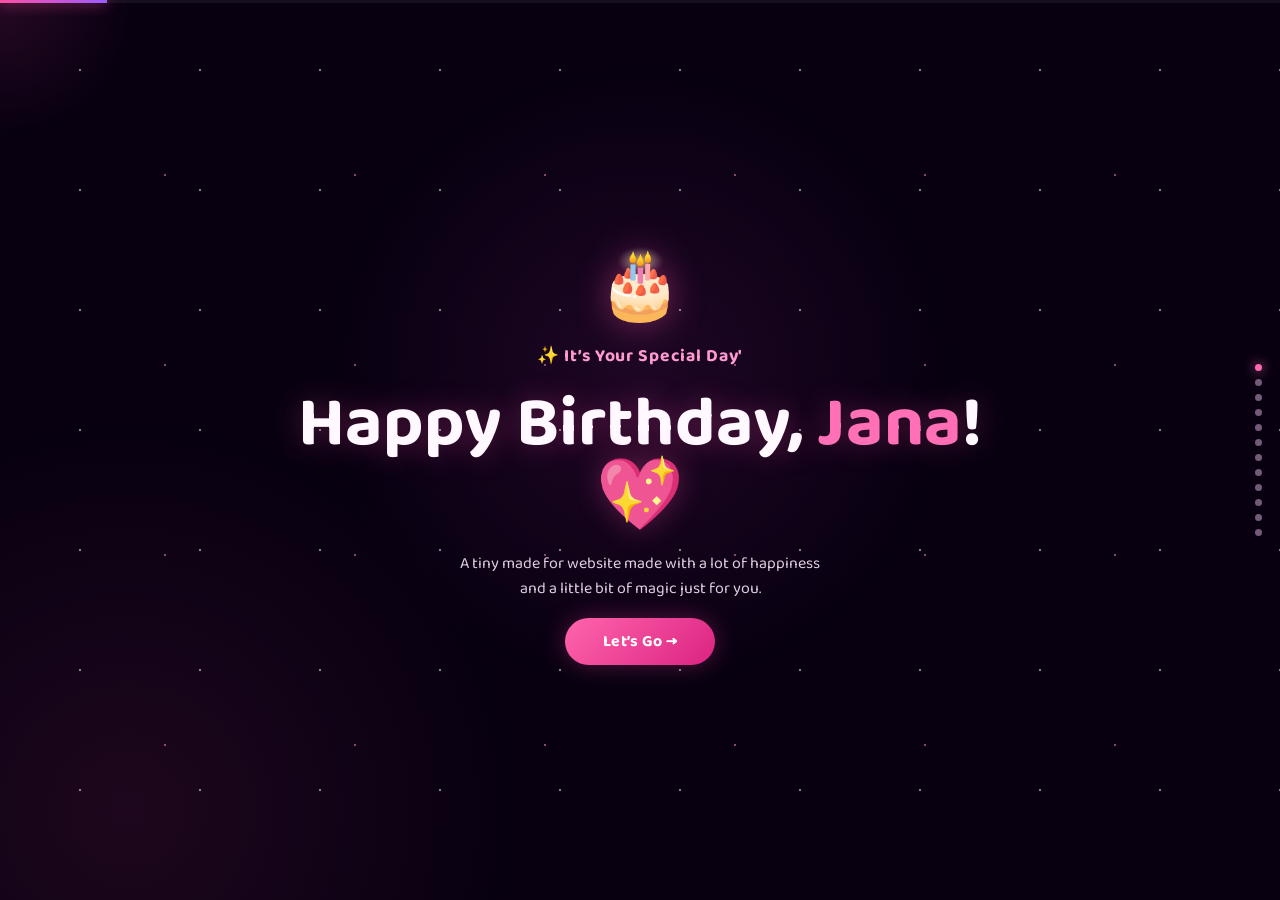
==== index.html @ 6a675b9f "Update title in index.html for personalization" ====
<!doctype html>
<html lang="en">
<head>
  <meta charset="UTF-8" />
  <meta name="viewport" content="width=device-width, initial-scale=1.0" />
  <meta name="theme-color" content="#090014" />
  <title> Happy Birthday Bondhu💖 </title>
  <link rel="preconnect" href="https://fonts.googleapis.com">
  <link rel="preconnect" href="https://fonts.gstatic.com" crossorigin>
  <link href="https://fonts.googleapis.com/css2?family=Baloo+2:wght@400;500;600;700;800&family=Pacifico&display=swap" rel="stylesheet">
  <link rel="stylesheet" href="style.css" />
</head>
<body>
  <main>
  <div id="stars" aria-hidden="true"></div>
  <div class="cursor-glow" aria-hidden="true"></div>
  <div class="progress"><span id="progressBar"></span></div>
    <!-- 01 -->
    <section class="screen hero active" data-section="1">
      <div class="content">
        <div class="emoji-big">🎂</div>
        <p class="eyebrow">✨ It’s Your Special Day'</p>
        <h1>Happy Birthday, <span class="pink" data-name>Bondhu'</span>! 💖</h1>
        <p class="sub">A tiny made for website made with a lot of happiness<br>and a little bit of magic just for you.</p>
        <button class="btn primary next">Let’s Go →</button>
      </div>
    </section>

    <!-- 02 -->
    <section class="screen question" data-section="2">
      <div class="content">
        <div class="emoji-big">🎁</div>
        <p class="eyebrow">One little question...</p>
        <h2>Just click when you as you’re ready!!! 😜</h2>
        <div class="choice-wrap">
          <button class="btn yes next">Yesss 💗</button>
          <button class="btn no" id="noBtn">Nooo 🙈</button>
        </div>
        <p class="tiny" id="noHint">There is only one correct answer 😌</p>
      </div>
    </section>

    <!-- 03 -->
    <section class="screen message" data-section="3">
      <div class="content paper">
        <div class="mini-icons">🌷 ✨ 🎀</div>
        <p class="eyebrow">💝 Happy Birthday <span data-name>Bondhu</span>! 💝</p>
        <h2>Today is all about <span class="pink">you</span>.</h2>
        <p>Your personalized surprise is waiting below. May your day be filled with warm smiles, beautiful moments, and people who make your heart happy.</p>
        <p class="script">You deserve every good thing. 💕</p>
        <button class="btn primary next">Let’s Celebrate! 🎉</button>
      </div>
      <div class="floating-corner">🎈</div>
    </section>

    <!-- 04 -->
    <section class="screen cake-section" data-section="4">
      <div class="content">
        <p class="eyebrow">🎂 A Cake Just For You okk!!</p>
        <h2>Make a wish first...</h2>
        <div class="cake" id="cake" title="Click the cake">
          <div class="flame f1"></div><div class="flame f2"></div><div class="flame f3"></div>
          <div class="candle c1"></div><div class="candle c2"></div><div class="candle c3"></div>
          <div class="tier top"></div><div class="tier mid"></div><div class="tier bottom"></div>
          <div class="plate"></div>
        </div>
        <p class="hint" id="cakeHint">Click the cake to blow out the candles ✨</p>
        <button class="btn gold next" id="cakeNext" disabled>Blow the candles 🕯️</button>
      </div>
    </section>

    <!-- 05 -->
    <section class="screen split-cake" data-section="5">
      <div class="content">
        <p class="eyebrow">🥳 Let’s Celebrate!</p>
        <h2>The cake is ready!</h2>
        <div class="cake-cut-wrap" id="cutCake">
          <div class="half left"><div class="tier a"></div><div class="tier b"></div><div class="tier c"></div></div>
          <div class="half right"><div class="tier a"></div><div class="tier b"></div><div class="tier c"></div></div>
          <div class="cut-plate"></div>
        </div>
        <p class="hint">Click the cake to cut it 🎀</p>
        <button class="btn aqua next" id="cutNext" disabled>I have a message for you 💌</button>
      </div>
    </section>

    <!-- 06 -->
    <section class="screen gallery" data-section="6">
      <div class="content wide">
        <p class="eyebrow">📸 Our Little Memories</p>
        <h2>Moments worth keeping forever</h2>
        <p class="sub">Add as many photos as you want in <code>assets/photos</code>. They automatically appear here.</p>
        <div class="photo-grid" id="photoGrid"></div>
        <div class="gallery-actions">
          <label class="btn outline upload-label">＋ Add Photos<input id="photoUpload" type="file" accept="image/*" multiple hidden></label>
          <button class="btn primary next">More Memories →</button>
        </div>
      </div>
    </section>

    <!-- 07 -->
    <section class="screen balloons" data-section="7">
      <div class="content">
        <p class="eyebrow">🎈 Pop the Balloons!</p>
        <p class="tiny">Tap every balloon you can find.</p>
        <div class="balloon-field" id="balloonField"></div>
        <p class="hint" id="balloonHint">Balloons left: <b id="balloonCount">8</b></p>
        <button class="btn primary next" id="balloonNext" disabled>Next 💫</button>
      </div>
    </section>

    <!-- 08 -->
    <section class="screen wishes" data-section="8">
      <div class="content paper">
        <p class="eyebrow">🌙 Make a Wish</p>
        <h2>Three wishes for your new year</h2>
        <div class="wish-list">
          <button class="wish">✨ Tap to reveal wish #1</button>
          <button class="wish">💗 Tap to reveal wish #2</button>
          <button class="wish">🌸 Tap to reveal wish #3</button>
        </div>
        <button class="btn primary next">Keep Going →</button>
      </div>
    </section>

    <!-- 09 -->
    <section class="screen timeline" data-section="9">
      <div class="content wide">
        <p class="eyebrow">🕰️ A Tiny Timeline</p>
        <h2>From then to now...</h2>
        <div class="timeline-grid">
          <article><span>01</span><h3>The Beginning 🌱</h3><p>Every beautiful story starts with one simple moment.</p></article>
          <article><span>02</span><h3>The Memories 📸</h3><p>Little moments slowly become the memories we keep closest.</p></article>
          <article><span>03</span><h3>Today 🎂</h3><p>A new chapter begins, brighter and happier than before.</p></article>
        </div>
        <button class="btn primary next">One More Surprise →</button>
      </div>
    </section>

    <!-- 10 -->
    <section class="screen letter" data-section="10">
      <div class="content paper letter-card">
        <div class="seal">💌</div>
        <p class="eyebrow">A Little Letter</p>
        <h2>For <span data-name>Jana</span></h2>
        <p>On your birthday, I hope you remember how special you are. Keep smiling, keep dreaming, and keep choosing the things that make your heart feel alive.</p>
        <p>May this year bring you peaceful days, exciting adventures, genuine people, and countless reasons to say, “I’m happy I lived this moment.”</p>
        <p class="script">Happy Birthday, always. 💖</p>
        <button class="btn primary next">Final Surprise ✨</button>
      </div>
    </section>

    <!-- 11 -->
    <section class="screen surprise" data-section="11">
      <div class="content">
        <p class="eyebrow">🎁 Almost There</p>
        <h2>Ready for the final surprise?</h2>
        <div class="gift" id="gift"><div class="lid"></div><div class="box"></div><div class="ribbon-v"></div><div class="ribbon-h"></div><div class="bow">🎀</div></div>
        <p class="hint">Click the gift 🎁</p>
        <button class="btn primary next" id="giftNext" disabled>Open the final page 💖</button>
      </div>
    </section>

    <!-- 12 -->
    <section class="screen finale" data-section="12">
      <div class="content">
        <div class="emoji-big pulse">🎂</div>
        <p class="eyebrow">🎉 All Done! 🎉</p>
        <h1>Happy Birthday, <span class="pink" data-name>Jana</span>!</h1>
        <p class="sub">May your smile stay bright,<br>your dreams grow bigger,<br>and your days become more beautiful. 💕</p>
        <div class="final-burst">✨ 💖 🎈 🌸 🎉</div>
        <button class="btn primary" id="replay">Replay from the beginning ↻</button>
      </div>
    </section>
  </main>

  <nav class="dots" id="dots" aria-label="Sections"></nav>
  <div class="toast" id="toast"></div>
  <canvas id="confetti"></canvas>
  <script src="script.js"></script>
</body>
</html>
---- style.css ----
:root{--bg:#080011;--pink:#ff4fa3;--pink2:#ff82c2;--purple:#9a5cff;--aqua:#19e6c1;--gold:#ffd45b;--white:#fff8ff;--muted:#cdbbd0;--card:rgba(21,7,30,.72)}
*{box-sizing:border-box}html,body{margin:0;width:100%;height:100%;font-family:'Baloo 2',system-ui,sans-serif;background:var(--bg);color:var(--white);overflow:hidden}button,input{font:inherit}button{cursor:pointer;border:0}body:before{content:"";position:fixed;inset:0;background:radial-gradient(circle at 50% 42%,rgba(151,39,142,.16),transparent 38%),radial-gradient(circle at 10% 90%,rgba(255,76,162,.09),transparent 28%);pointer-events:none}.cursor-glow{position:fixed;width:280px;height:280px;border-radius:50%;background:radial-gradient(circle,rgba(255,72,166,.12),transparent 70%);transform:translate(-50%,-50%);pointer-events:none;z-index:2}.progress{position:fixed;top:0;left:0;right:0;height:3px;background:rgba(255,255,255,.06);z-index:30}.progress span{display:block;height:100%;width:8.33%;background:linear-gradient(90deg,var(--pink),var(--purple));box-shadow:0 0 14px var(--pink);transition:.6s}#stars{position:fixed;inset:0;z-index:0;overflow:hidden;background-image:radial-gradient(#fff 1px,transparent 1px),radial-gradient(#ff8bc8 1px,transparent 1px);background-size:120px 120px,190px 190px;background-position:20px 10px,70px 80px;opacity:.5}main{position:relative;z-index:3;width:100%;height:100%}.screen{position:absolute;inset:0;display:grid;place-items:center;padding:50px 22px;opacity:0;pointer-events:none;transform:translateX(35px) scale(.98);transition:opacity .55s ease,transform .55s ease}.screen.active{opacity:1;pointer-events:auto;transform:none}.content{text-align:center;width:min(760px,94vw);position:relative}.content.wide{width:min(1000px,95vw)}h1,h2,h3,p{margin-top:0}h1{font-size:clamp(2.1rem,6vw,4.4rem);line-height:1.05;margin-bottom:16px;text-shadow:0 0 30px rgba(255,81,165,.32)}h2{font-size:clamp(1.7rem,4vw,3rem);line-height:1.08;margin-bottom:14px}.eyebrow{color:#ff9bd0;font-weight:700;font-size:clamp(.9rem,2vw,1.1rem);letter-spacing:.04em}.sub{color:#dfcfe0;font-size:1rem;line-height:1.55}.pink{color:#ff70b7}.emoji-big{font-size:4.2rem;filter:drop-shadow(0 0 18px rgba(255,81,166,.45));animation:float 3s ease-in-out infinite}.script{font-family:Pacifico,cursive;color:#ff91c9;font-size:1.4rem}.btn{min-width:150px;padding:11px 23px;border-radius:999px;color:white;font-weight:700;letter-spacing:.02em;transition:.2s;box-shadow:0 8px 25px rgba(0,0,0,.28)}.btn:hover{transform:translateY(-2px) scale(1.02)}.btn.primary{background:linear-gradient(135deg,#ff65ad,#db2381);box-shadow:0 0 24px rgba(255,67,155,.3)}.btn.gold{background:linear-gradient(135deg,#ffd86c,#ff9f32);color:#3a1600}.btn.aqua{background:linear-gradient(135deg,#22eac4,#0bcfa8)}.btn.outline{border:1px solid rgba(255,255,255,.18);background:rgba(255,255,255,.05)}.tiny,.hint{color:#b9a7bd;font-size:.9rem}.paper{padding:38px 28px;border:1px solid rgba(255,155,211,.18);background:linear-gradient(135deg,rgba(255,229,243,.08),rgba(48,11,54,.6));border-radius:28px;box-shadow:0 20px 70px rgba(0,0,0,.35),inset 0 0 35px rgba(255,92,173,.035);backdrop-filter:blur(8px)}.choice-wrap{display:flex;gap:16px;justify-content:center;align-items:center;min-height:60px}.no{position:relative;background:rgba(255,255,255,.08);border:1px solid rgba(255,255,255,.14);color:#ddd}.floating-corner{position:absolute;bottom:10%;right:8%;font-size:3rem;animation:float 4s infinite}.cake{width:230px;height:190px;margin:20px auto 5px;position:relative;cursor:pointer}.plate{position:absolute;bottom:9px;left:25px;width:180px;height:17px;border-radius:50%;background:#f5e7ff;box-shadow:0 0 15px #fff}.tier{position:absolute;left:50%;transform:translateX(-50%);border-radius:12px 12px 18px 18px;border:2px solid rgba(255,255,255,.35);background:linear-gradient(#fff8ff,#ffb8db);box-shadow:inset 0 -10px 0 rgba(255,74,158,.15),0 7px 20px rgba(255,70,166,.2)}.tier.bottom{bottom:22px;width:170px;height:65px}.tier.mid{bottom:78px;width:135px;height:48px}.tier.top{bottom:118px;width:100px;height:40px}.candle{position:absolute;bottom:150px;width:9px;height:30px;border-radius:4px;background:repeating-linear-gradient(45deg,#ff69ae 0 5px,#fff 5px 9px);z-index:3}.c1{left:106px}.c2{left:127px}.c3{left:85px}.flame{position:absolute;bottom:178px;width:14px;height:22px;background:radial-gradient(circle at 50% 70%,#fff 0 20%,#ffe16c 22% 55%,#ff7d25 60% 100%);border-radius:60% 40% 60% 40%;filter:drop-shadow(0 0 8px #ffb42f);animation:flicker .5s infinite alternate;z-index:5}.f1{left:103px}.f2{left:124px}.f3{left:82px}.cake.blown .flame{opacity:0;transform:scale(.2) translateY(-10px)}.cake.blown:after{content:'✨';position:absolute;inset:20px;display:grid;place-items:center;font-size:2rem;animation:pop .5s}.cake-cut-wrap{height:210px;width:300px;margin:10px auto;position:relative;cursor:pointer}.half{position:absolute;top:40px;width:130px;height:150px;transition:.7s}.half.left{left:25px}.half.right{right:25px}.half .tier{left:50%;transform:translateX(-50%)}.half .c{bottom:10px;width:130px;height:58px}.half .b{bottom:60px;width:105px;height:45px}.half .a{bottom:100px;width:78px;height:38px}.cut-plate{position:absolute;bottom:18px;left:30px;width:240px;height:15px;background:#f8efff;border-radius:50%}.split-cake .cut-plate{box-shadow:0 0 20px rgba(255,255,255,.25)}.cut{animation:cutcake .7s forwards}.cut .left{transform:translateX(-48px) rotate(-4deg)}.cut .right{transform:translateX(48px) rotate(4deg)}.photo-grid{display:grid;grid-template-columns:repeat(auto-fit,minmax(150px,1fr));gap:13px;max-height:45vh;overflow:auto;padding:5px}.photo-grid img{width:100%;aspect-ratio:1/1;object-fit:cover;border-radius:18px;border:1px solid rgba(255,255,255,.13);box-shadow:0 10px 25px rgba(0,0,0,.25);transition:.25s}.photo-grid img:hover{transform:scale(1.03) rotate(-1deg)}.gallery-actions{display:flex;justify-content:center;gap:12px;flex-wrap:wrap;margin-top:15px}.upload-label{display:inline-flex;align-items:center;justify-content:center}.balloon-field{height:50vh;max-height:430px;position:relative;margin:0 auto}.balloon{position:absolute;width:48px;height:62px;border-radius:50% 50% 48% 48%;animation:balloonFloat 3s ease-in-out infinite;filter:drop-shadow(0 5px 12px rgba(255,255,255,.1));}.balloon:after{content:'';position:absolute;left:50%;top:100%;height:90px;border-left:1px solid rgba(255,255,255,.35)}.balloon:before{content:'';position:absolute;bottom:-5px;left:20px;border:5px solid transparent;border-top-color:inherit}.balloon.popped{animation:pop .25s forwards}.wish-list{display:grid;gap:12px;max-width:520px;margin:20px auto}.wish{padding:15px;border-radius:18px;color:white;background:rgba(255,255,255,.06);border:1px solid rgba(255,255,255,.1);text-align:left}.wish.revealed{background:rgba(255,76,163,.11);border-color:rgba(255,112,184,.35);color:#ffd7ea}.timeline-grid{display:grid;grid-template-columns:repeat(3,1fr);gap:14px;margin:25px 0}.timeline-grid article{padding:22px;border:1px solid rgba(255,255,255,.1);border-radius:22px;background:rgba(255,255,255,.045);text-align:left}.timeline-grid span{color:#ff78ba;font-weight:800}.timeline-grid h3{margin:10px 0 6px}.timeline-grid p{color:#baaabd;margin:0;line-height:1.45}.seal{font-size:3rem}.letter-card{max-width:650px;margin:auto}.gift{position:relative;width:170px;height:150px;margin:25px auto 5px;cursor:pointer;filter:drop-shadow(0 0 20px rgba(255,75,163,.2));transition:.5s}.gift .box{position:absolute;left:20px;bottom:0;width:130px;height:100px;background:linear-gradient(90deg,#ff6eb4,#d82d82);border-radius:7px}.gift .lid{position:absolute;left:13px;top:30px;width:144px;height:35px;background:#ff8cc6;border-radius:8px;z-index:2;transition:.7s}.ribbon-v{position:absolute;left:73px;bottom:0;width:25px;height:135px;background:#ffd45d;z-index:3}.ribbon-h{position:absolute;left:20px;bottom:60px;width:130px;height:20px;background:#ffd45d;z-index:3}.bow{position:absolute;top:5px;left:55px;font-size:3rem;z-index:5}.gift.open .lid{transform:translateY(-70px) rotate(-8deg)}.gift.open{transform:translateY(5px)}.final-burst{font-size:1.7rem;margin:20px}.pulse{animation:pulse 1.4s infinite}.dots{position:fixed;right:18px;top:50%;transform:translateY(-50%);z-index:20;display:grid;gap:8px}.dot{width:7px;height:7px;border-radius:50%;background:#725a78;border:0;padding:0}.dot.active{background:#ff68b1;box-shadow:0 0 12px #ff68b1}.toast{position:fixed;bottom:25px;left:50%;transform:translate(-50%,20px);opacity:0;padding:10px 18px;background:#210c28;border:1px solid rgba(255,120,190,.2);border-radius:999px;z-index:50;transition:.3s}.toast.show{opacity:1;transform:translate(-50%,0)}#confetti{position:fixed;inset:0;pointer-events:none;z-index:60}@keyframes float{50%{transform:translateY(-10px)}}@keyframes flicker{to{transform:scale(1.08) rotate(2deg)}}@keyframes pop{0%{opacity:0;transform:scale(.5)}70%{opacity:1;transform:scale(1.2)}100%{opacity:0;transform:scale(1)}}@keyframes cutcake{to{transform:none}}@keyframes balloonFloat{50%{transform:translateY(-15px)}}@keyframes pulse{50%{transform:scale(1.1)}}@media(max-width:700px){.screen{padding:38px 15px}.paper{padding:28px 18px}.timeline-grid{grid-template-columns:1fr}.dots{right:8px}.dot{width:6px;height:6px}.balloon{width:39px;height:52px}.photo-grid{grid-template-columns:repeat(2,1fr);max-height:43vh}}
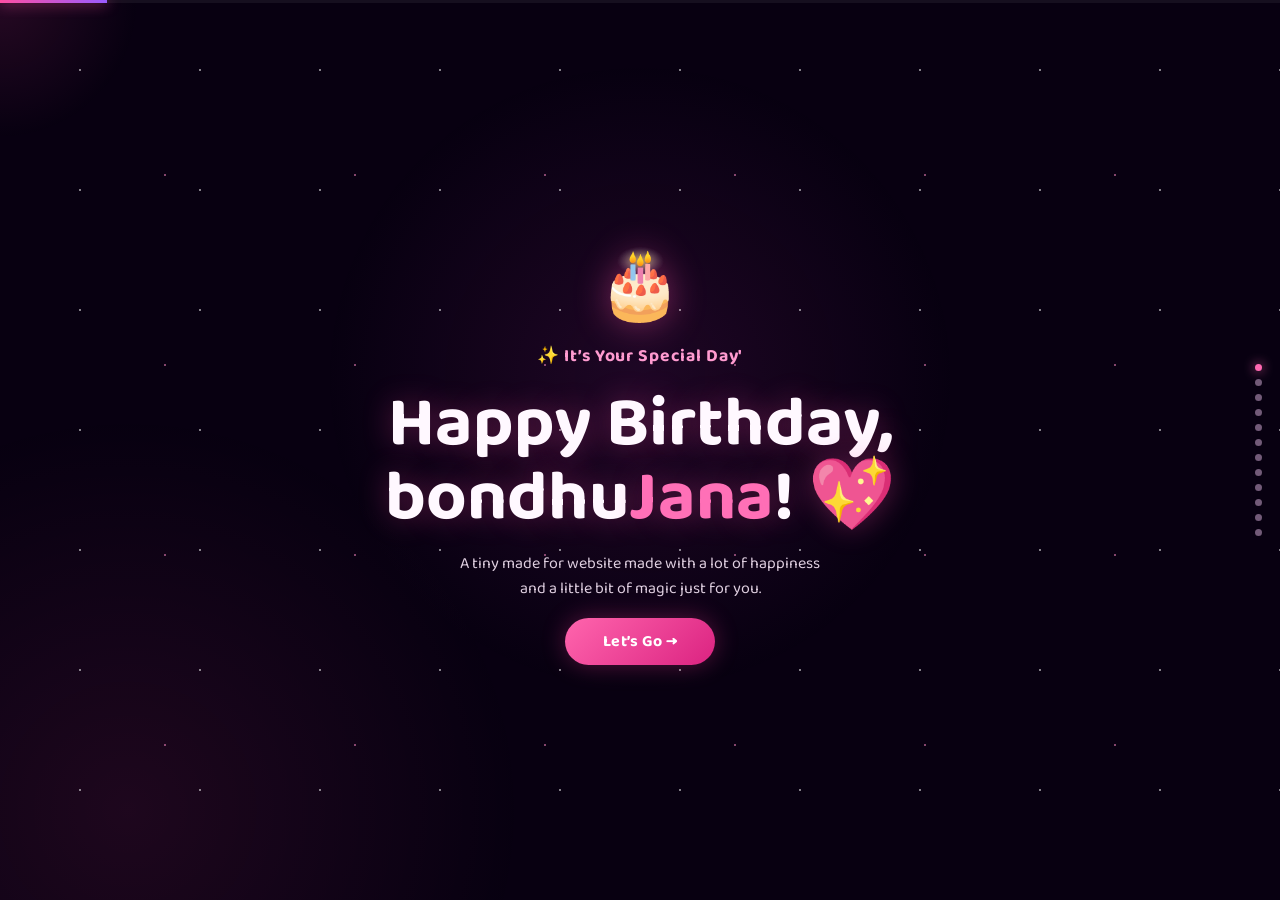
==== commit 992eef2e: "Fix birthday greeting capitalization and placement" ====
--- a/index.html
+++ b/index.html
@@ -4,7 +4,7 @@
   <meta charset="UTF-8" />
   <meta name="viewport" content="width=device-width, initial-scale=1.0" />
   <meta name="theme-color" content="#090014" />
-  <title> Happy Birthday Bondhu💖 </title>
+  <title> Happy Birthday Bondh💖 </title>
   <link rel="preconnect" href="https://fonts.googleapis.com">
   <link rel="preconnect" href="https://fonts.gstatic.com" crossorigin>
   <link href="https://fonts.googleapis.com/css2?family=Baloo+2:wght@400;500;600;700;800&family=Pacifico&display=swap" rel="stylesheet">
@@ -20,7 +20,7 @@
       <div class="content">
         <div class="emoji-big">🎂</div>
         <p class="eyebrow">✨ It’s Your Special Day'</p>
-        <h1>Happy Birthday, <span class="pink" data-name>Bondhu'</span>! 💖</h1>
+        <h1> Happy Birthday, bondhu<span class="pink" data-name> Bondhu' </span>! 💖</h1>
         <p class="sub">A tiny made for website made with a lot of happiness<br>and a little bit of magic just for you.</p>
         <button class="btn primary next">Let’s Go →</button>
       </div>
@@ -31,7 +31,7 @@
       <div class="content">
         <div class="emoji-big">🎁</div>
         <p class="eyebrow">One little question...</p>
-        <h2>Just click when you as you’re ready!!! 😜</h2>
+        <h2>Just click 😜</h2>
         <div class="choice-wrap">
           <button class="btn yes next">Yesss 💗</button>
           <button class="btn no" id="noBtn">Nooo 🙈</button>
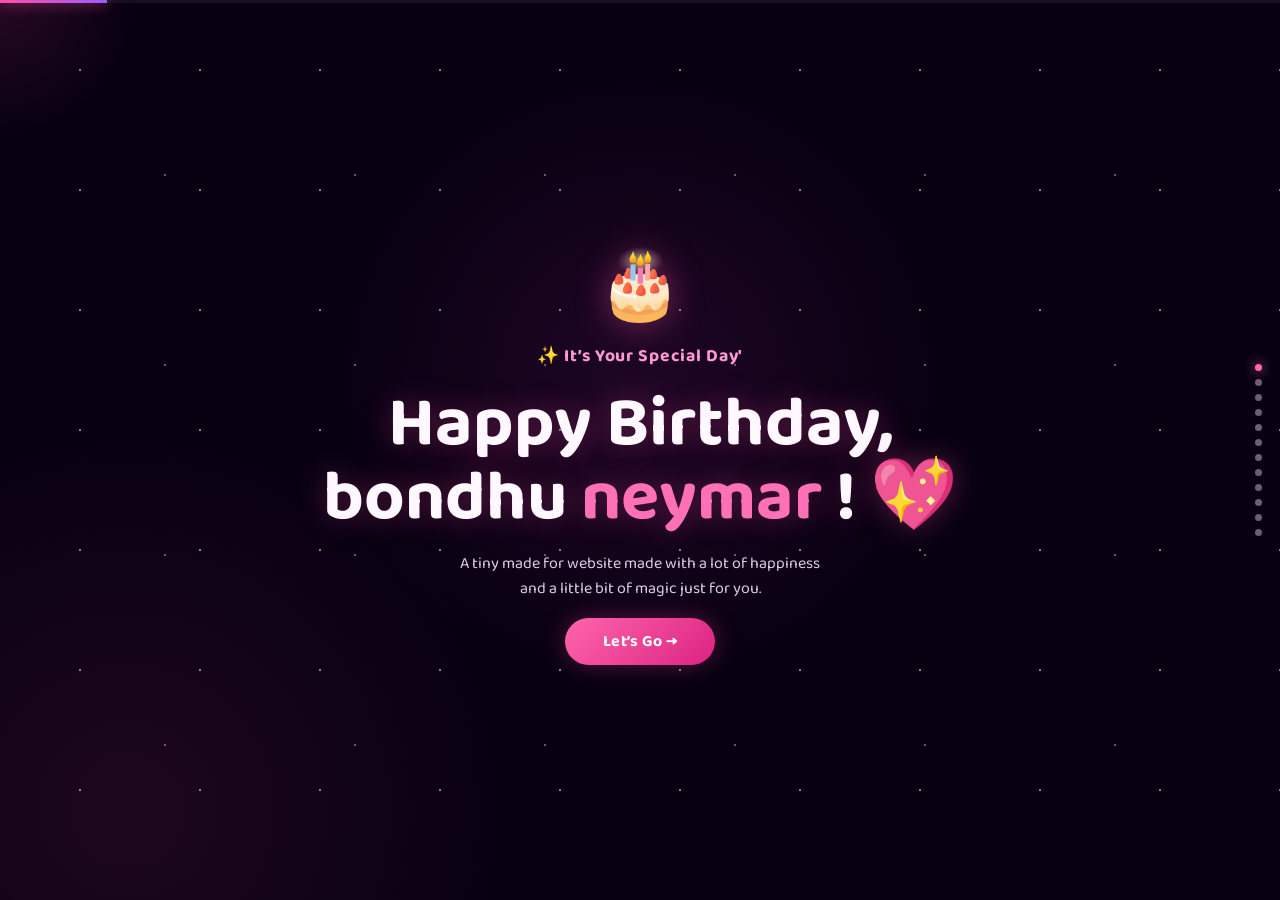
==== commit bd39a46d: "Update birthday message for bondhu" ====
--- a/index.html
+++ b/index.html
@@ -20,8 +20,7 @@
       <div class="content">
         <div class="emoji-big">🎂</div>
         <p class="eyebrow">✨ It’s Your Special Day'</p>
-        <h1> Happy Birthday, bondhu<span class="pink" data-name> Bondhu' </span>! 💖</h1>
-        <p class="sub">A tiny made for website made with a lot of happiness<br>and a little bit of magic just for you.</p>
+        <h1> Happy Birthday, bondhu <span class="pink"> neymar </span>! 💖</h1>   <p class="sub">A tiny made for website made with a lot of happiness<br>and a little bit of magic just for you.</p>
         <button class="btn primary next">Let’s Go →</button>
       </div>
     </section>
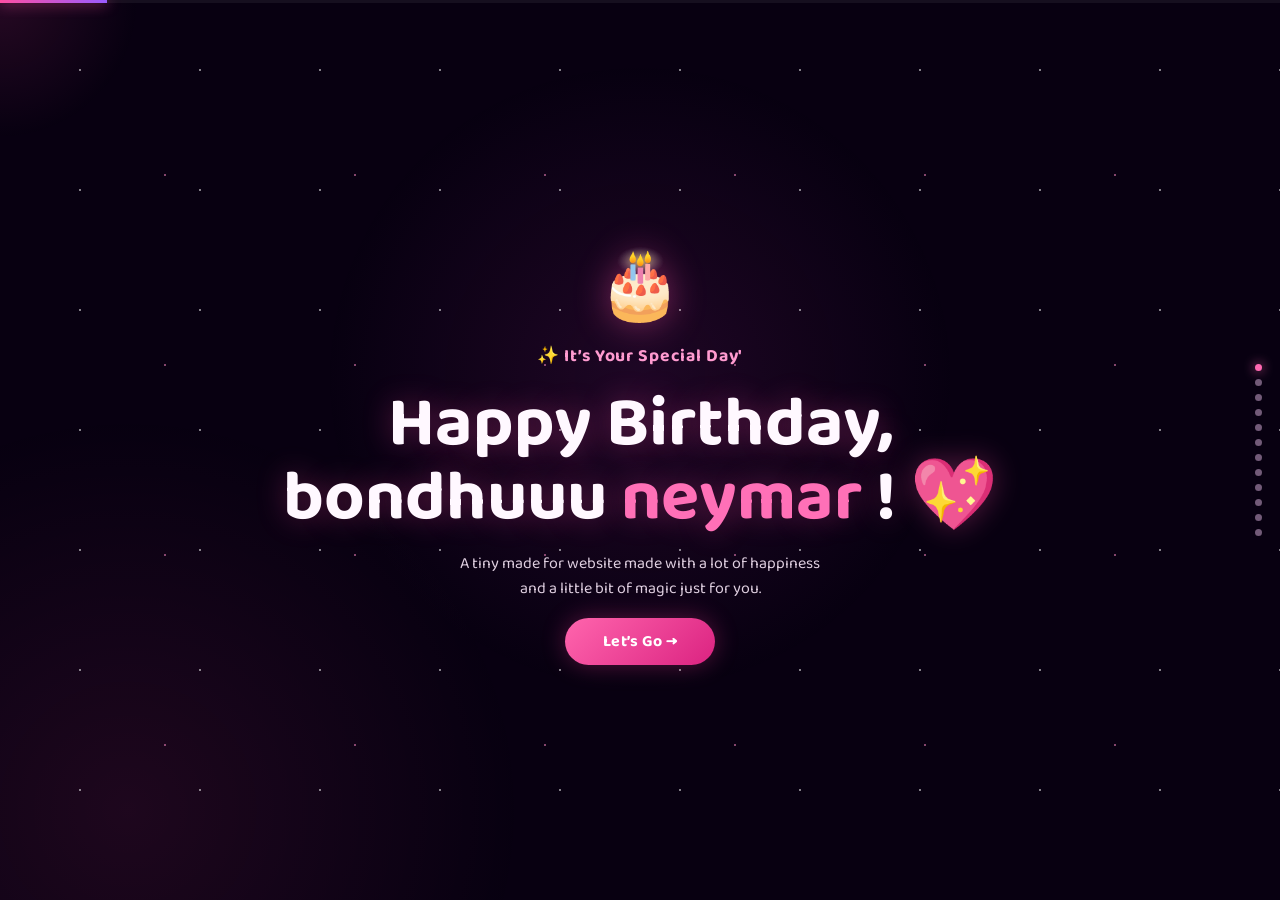
==== commit 374fa87f: "Update birthday greeting for bondhu" ====
--- a/index.html
+++ b/index.html
@@ -20,7 +20,7 @@
       <div class="content">
         <div class="emoji-big">🎂</div>
         <p class="eyebrow">✨ It’s Your Special Day'</p>
-        <h1> Happy Birthday, bondhu <span class="pink"> neymar </span>! 💖</h1>   <p class="sub">A tiny made for website made with a lot of happiness<br>and a little bit of magic just for you.</p>
+        <h1> Happy Birthday, bondhuuu  <span class="pink"> neymar </span>! 💖</h1>   <p class="sub">A tiny made for website made with a lot of happiness<br>and a little bit of magic just for you.</p>
         <button class="btn primary next">Let’s Go →</button>
       </div>
     </section>
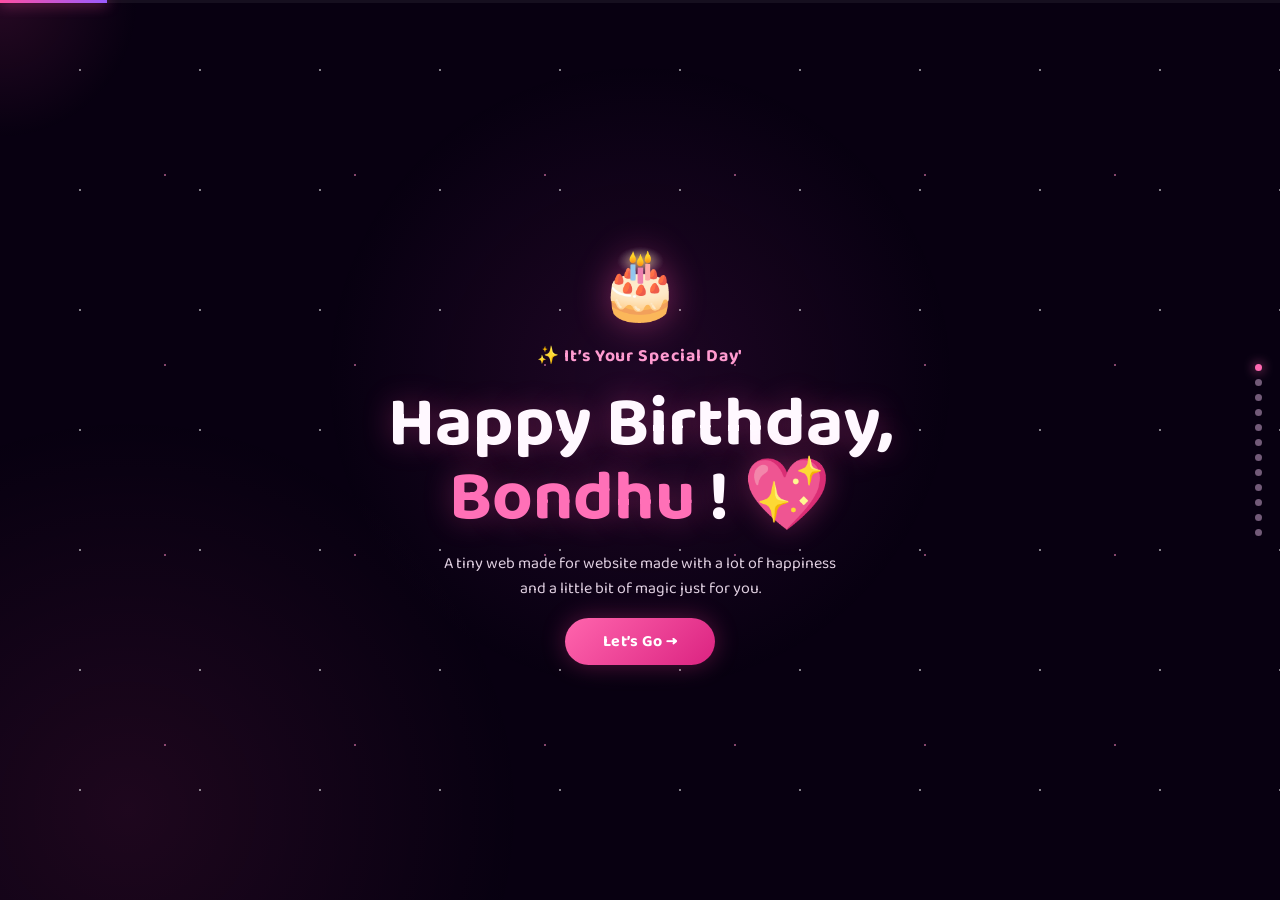
==== commit cb06b827: "Update index.html" ====
--- a/index.html
+++ b/index.html
@@ -4,7 +4,7 @@
   <meta charset="UTF-8" />
   <meta name="viewport" content="width=device-width, initial-scale=1.0" />
   <meta name="theme-color" content="#090014" />
-  <title> Happy Birthday Bondh💖 </title>
+  <title> Happy Birthday💖 </title>
   <link rel="preconnect" href="https://fonts.googleapis.com">
   <link rel="preconnect" href="https://fonts.gstatic.com" crossorigin>
   <link href="https://fonts.googleapis.com/css2?family=Baloo+2:wght@400;500;600;700;800&family=Pacifico&display=swap" rel="stylesheet">
@@ -20,7 +20,7 @@
       <div class="content">
         <div class="emoji-big">🎂</div>
         <p class="eyebrow">✨ It’s Your Special Day'</p>
-        <h1> Happy Birthday, bondhuuu  <span class="pink"> neymar </span>! 💖</h1>   <p class="sub">A tiny made for website made with a lot of happiness<br>and a little bit of magic just for you.</p>
+        <h1> Happy Birthday,<span class="pink"> Bondhu </span>! 💖</h1>   <p class="sub">A tiny web made for website made with a lot of happiness<br>and a little bit of magic just for you.</p>
         <button class="btn primary next">Let’s Go →</button>
       </div>
     </section>
